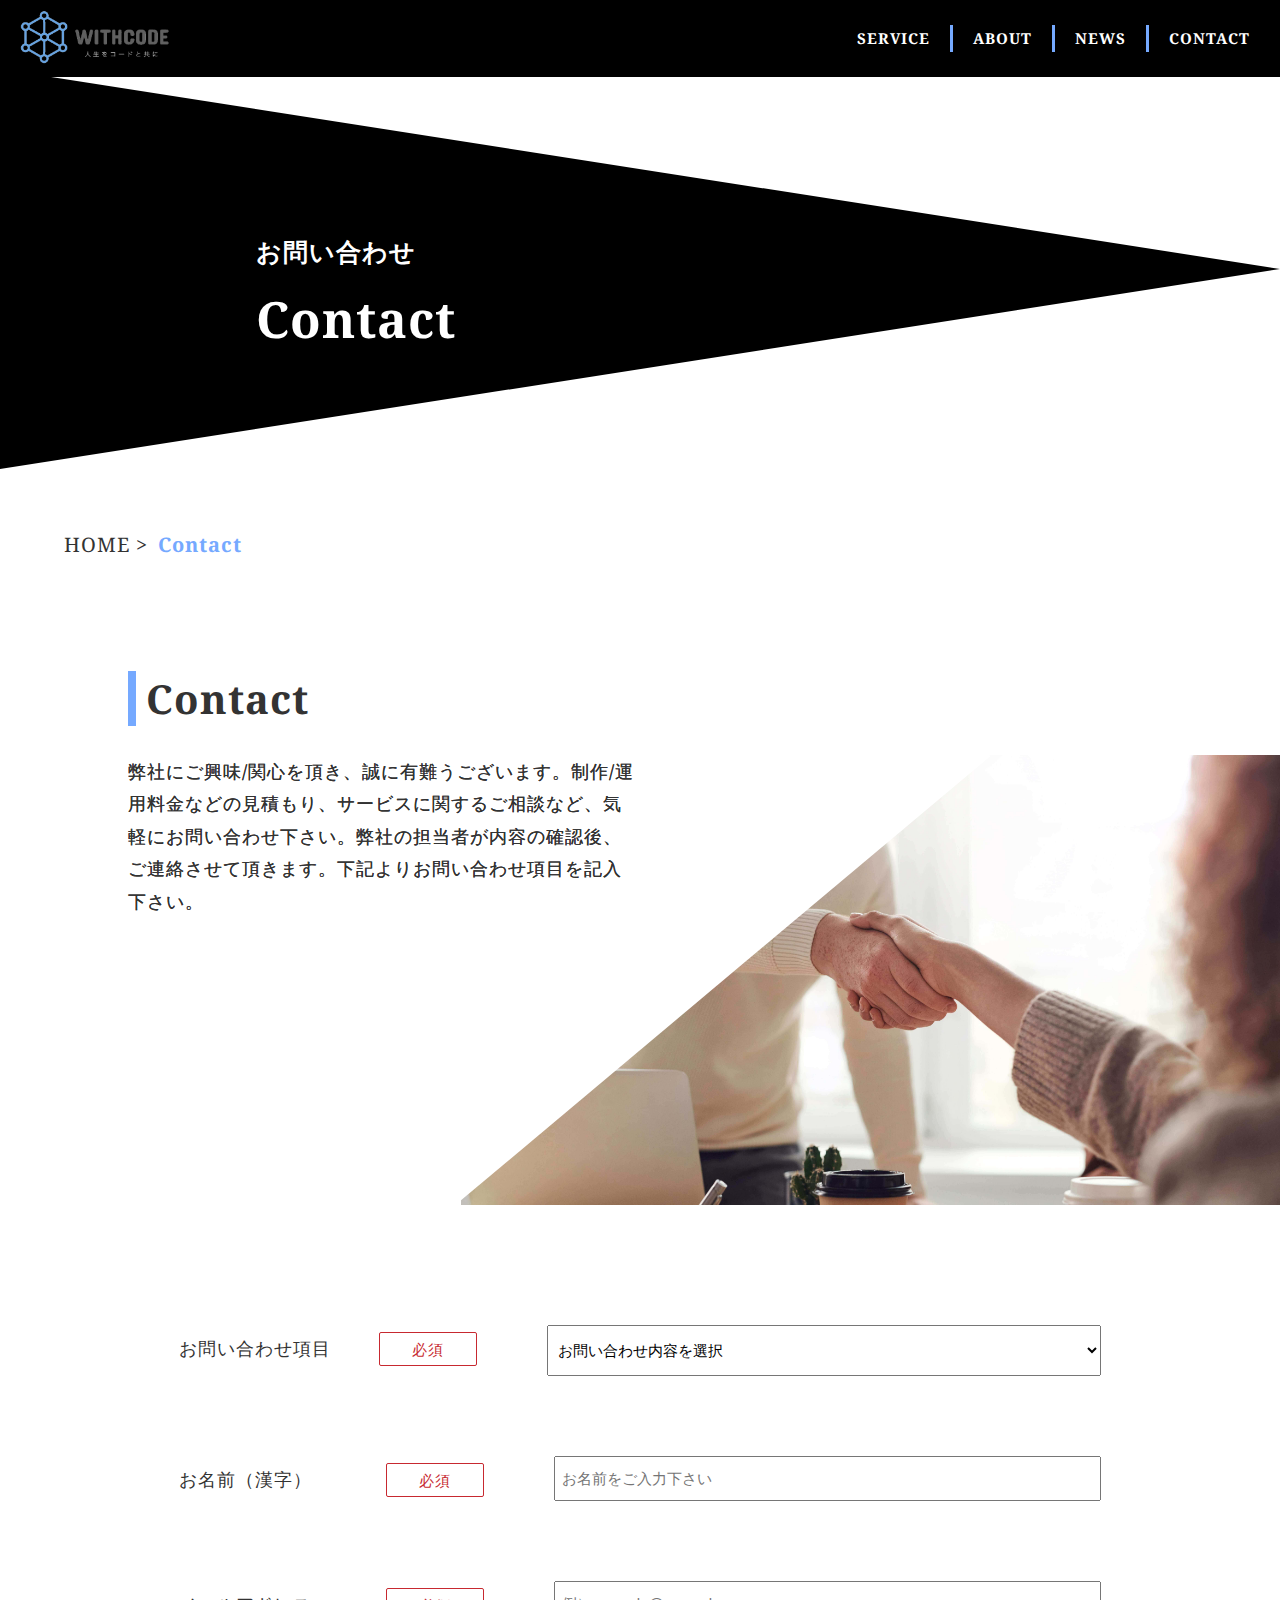
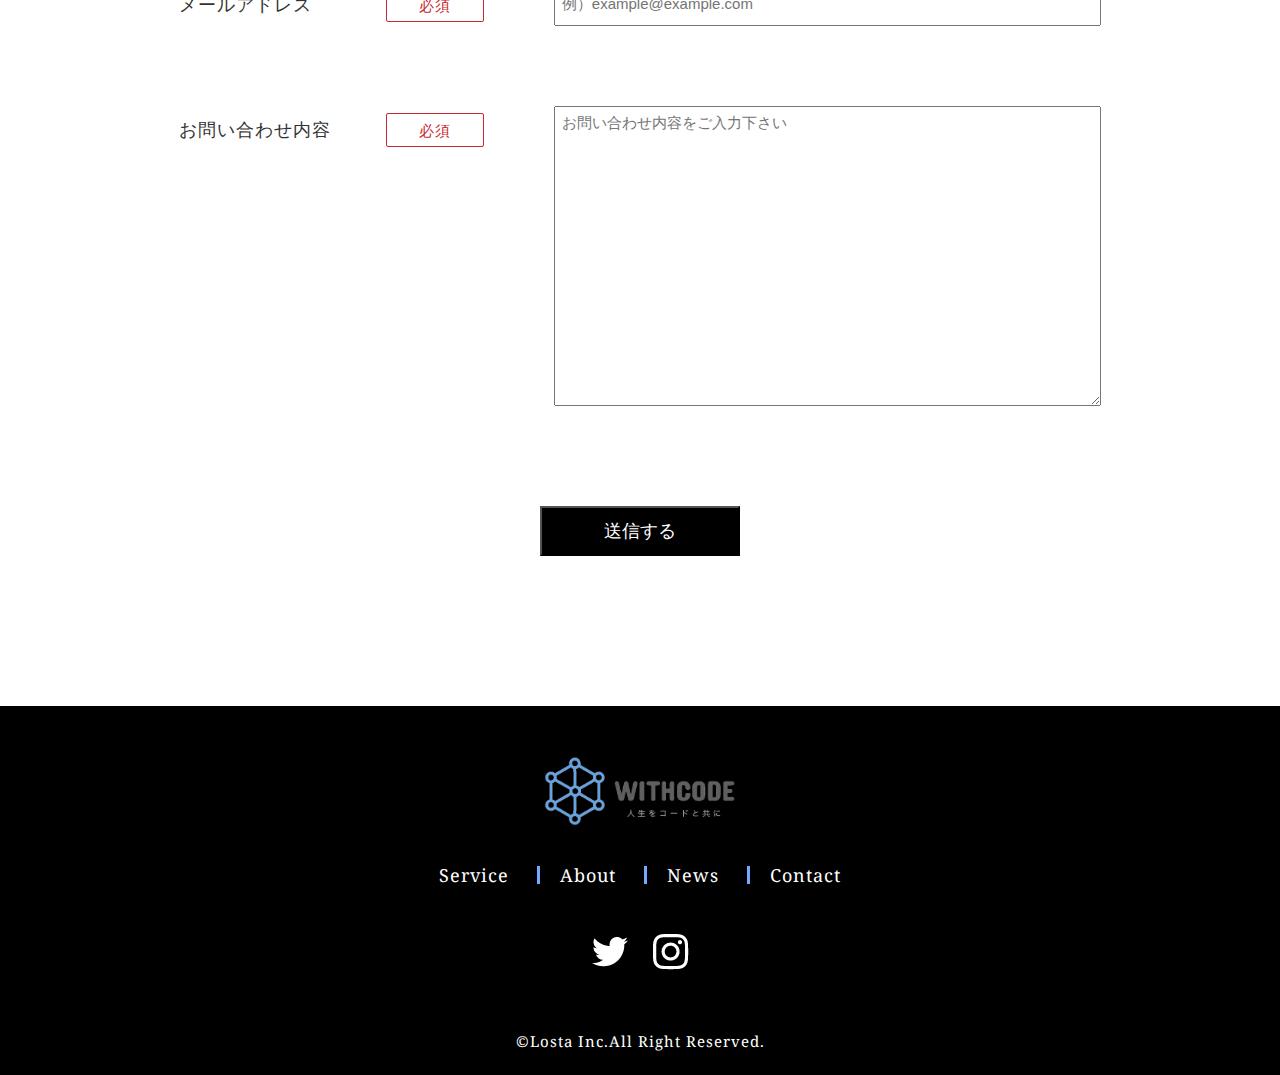
==== html/contact.html @ d7d1b46a "first-commit" ====
<html>
<head>
  <meta charset="UTF-8">
  <title>プログラミング教材「WithCode+」</title>
  <meta name="description" content="「人生をコードと共に」というビジョンを達成するべく、皆さんのプログラミング学習をサポートします。">
  <meta name="keywords" content="IT,プログラミング,コミュニティ">
  <meta name="viewport" content="width=device-width, initial-scale=1.0">
  <meta property="og:title" content="プログラミング教材「WithCode+」">
  <meta property="og:type" content="article">
  <meta property="og:url" content="https://withcode-plus.tech">
  <meta property="og:image" content="img/logo.png">
  <meta property="og:description" content="「人生をコードと共に」というビジョンを達成するべく、皆さんのプログラミング学習をサポートします。">
  <meta property="og:site_name" content="プログラミング教材">
  <link rel="icon" href="../favicon.ico">
  <link rel="apple-touch-icon" sizes="180×180" href="img/logo.png">
  <link rel="stylesheet" type="text/css" href="../css/reset.css">
  <link rel="stylesheet" type="text/css" href="../css/common1.css">
  <link rel="stylesheet" type="text/css" href="../css/common2.css">
  <link rel="stylesheet" type="text/css" href="../css/contact.css">
  <link rel="preconnect" href="https://fonts.gstatic.com">
  <link href="https://fonts.googleapis.com/css2?family=Noto+Serif:ital,wght@0,400;0,700;1,400;1,700&display=swap"
rel="stylesheet">
</head>

<body>
  <header>
    <div class="header_all">
      <a href="../index.html" class="logo">
        <img src="../img/logo.png" alt="ロゴ画像">
      </a>
      <nav class="navbar">
        <ul>
          <li><a href="../index.html" class="respons">TOP</a></li>
          <li><a href="service.html">SERVICE</a></li>
          <li><a href="about.html">ABOUT</a></li>
          <li><a href="news.html">NEWS</a></li>
          <li><a href="contact.html">CONTACT</a></li>
        </ul>
      </nav>
    </div>
    <p class="drawer"></p>
  </header>

  <main>
    <section class="top">
      <div class="top_bg">
        <p class="top_ttl">
          <small>お問い合わせ</small>
          Contact
        </p>
      </div>
    </section>

    <section class="breadcrumb">
      <ul>
        <li>
          <a href="../index.html"><span>HOME</span></a>
        </li>
        <li>
          <a href="service.html"><span class="color">Contact</span></a>
        </li>
      </ul>
    </section>

    <section class="contact">
      <div class="inner">
        <h2 class="section_ttl"><small></small>Contact</h2>
        <div class="contact_item">
          <p class="contact_txt">
            弊社にご興味/関心を頂き、誠に有難うございます。制作/運用料金などの見積もり、サービスに関するご相談など、気軽にお問い合わせ下さい。弊社の担当者が内容の確認後、ご連絡させて頂きます。下記よりお問い合わせ項目を記入下さい。
          </p>
        </div>
        <div class="contact_item">
          <p class="contact_txt">
            弊社にご興味/関心を頂き、誠に有難うございます。制作/運用料金などの見積もり、サービスに関するご相談など、気軽にお問い合わせ下さい。弊社の担当者が内容の確認後、ご連絡させて頂きます。下記よりお問い合わせ項目を記入下さい。
          </p>
        </div>
        <div class="contact_img"></div>
        <form action="mail.php" class="contact_form" id="form" method="POST">
          <div class="contact_box">
            <label for="name" class="contact_form_ttl">お問い合わせ項目</label>
            <select class="contact_form_box1" name="subject" required="required">
              <optgroup value>
                <option class="select_with" value="プルダウンメニューで問い合わせ内容を選択" hidden>お問い合わせ内容を選択</option>
                <option class="select_with" value="サイト制作/運用の見積もり">サイト制作/運用の見積もり</option>
                <option class="select_with" value="システム制作/運用の見積もり">システム開発/運用の見積もり</option>
                <option class="select_with" value="その他">その他</option>
              </optgroup>
            </select>
          </div>
          <div class="contact_box">
            <label for="name" class="contact_form_ttl">お名前（漢字）</label>
            <input type="text" class="contact_form_box2" name="" required="required" placeholder="お名前をご入力下さい">
          </div>
          <div class="contact_box">
            <label for="email" class="contact_form_ttl">メールアドレス</label>
            <input type="email" class="contact_form_box2" name="" required="required" placeholder="例）example@example.com">
          </div>
          <div class="contact_box _area">
            <label for="message" class="contact_form_ttl _ttl">お問い合わせ内容</label>
            <textarea name="message" class="contact_txtarea" id="message" cols="30" rows="10" required="required"
        placeholder="お問い合わせ内容をご入力下さい"></textarea>
          </div>
         <button type="submit" class="contact_btn">送信する</button>
        </form>
      </div>
    </section>
  </main>

  <footer>
    <div class="footer_logo">
      <a href="../index.html">
        <img src="../img/logo.png" alt="ロゴ画像">
      </a>
    </div>
    <ul class="footer_list">
      <li class="footer_item">
        <a href="service.html" class="nav_link">Service</a>
      </li>
      <li class="footer_item">
        <a href="about.html" class="nav_link">About</a>
      </li>
      <li class="footer_item">
        <a href="news.html" class="nav_link">News</a>
      </li>
      <li class="footer_item">
        <a href="contact.html" class="nav_link">Contact</a>
      </li>
    </ul>
    <ul class="footer_sns">
      <li class="sns_icon1">
        <a href="#"><img src="../img/twitter.png" alt="Twitterアイコン"></a>
      </li>
      <li class="sns_icon2">
        <a href="#"><img src="../img/instagram.png" alt="Instagramアイコン"></a>
      </li>
    </ul>
    <small class="footer_txt">©Losta Inc.All Right Reserved.</small>
  </footer>











  <script src="https://ajax.googleapis.com/ajax/libs/jquery/3.5.1/jquery.min.js"></script>
  <script type="text/javascript" src="../js/common.js"></script>
  
</body>
---- css/common1.css ----
@charset "UTF-8";

body {
  font-size: 15px;
  font-family: 'Noto Serif', serif;
  line-height: 1.8;
  letter-spacing: 1px;
  word-break: break-all;
  color: #333;
}

a {
  text-decoration: none;
  color: #333;
}

li {
  list-style: none;
}


header {
  width: 100%;
  display: inline-block;
  background: #000; /* 追加 */
}

header .logo {
  position: absolute;
  padding: 10px 0 0 20px;
  z-index: 2;
}

header .logo img {
  width: 150px; /* 変更 */
  height: auto;
  z-index: 2;
}

header .navbar ul {
  display: flex;
  float: right;
  position: relative;
  margin: 15px 0;
}

header .navbar ul li {
  margin: 10px; /* 変更 */
  padding-right: 20px; /* 追加 */
  border-right: solid 3px #75a9ff; /* 追加 */
}

header .navbar ul li:nth-child(1) {
  border-right: none; /* 追加 */
}

header .navbar ul li:last-child {
  border-right: none; /* 追加 */
}

header .navbar ul li a {
  color: #fff;
  font-weight: 700; /* 追加 */
  font-size: 15px;
}

header .navbar ul li a:hover {
  color: #75a9ff;
}

header .respons {
  visibility: hidden; /* 追加 */
  width: 0; /* 追加 */
  height: 0; /* 追加 */
}

header .drawer {
  visibility: hidden;
}

.inner {
  max-width: 80%;
  margin: 0 auto;
  position: relative;
}

.intro {
  width: 40%;
}

.section_ttl {
  margin-bottom: 20px;
  font-size: 40px;
}

.section_ttl small {
  border-left: solid 8px #75a9ff;
  padding-right: 10px;
}

.intro_txt {
  font-size: 18px;
}


footer {
  padding: 50px 0 20px;
  background: #000;
  color: #fff;
}

.footer_logo {
  width: 15%;
  height: auto;
  margin: 0 auto;
  margin-bottom: 40px;
}

.footer_logo img {
  width: 100%;
}

.footer_list {
  display: flex;
  justify-content: center;
  margin-bottom: 50px;
}


.footer_list {
  display: flex;
  justify-content: center;
  margin-bottom: 50px;
}

.footer_item {
  padding-right: 28px;
  margin-right: 20px;
  border-right: solid 3px #75a9ff;
  font-size: 18px;
  line-height: 1;
}

.footer_item a {
  color: #fff;
}

.footer_item a:hover {
  color: #75a9ff;
}

.footer_item:last-child {
  padding-right: 0;
  margin-right: 0;
  border-right: none;
}

.footer_sns {
  margin-bottom: 50px;
  display: flex;
  justify-content: center;
  align-items: center;
}

.footer_sns .sns_icon1 {
  margin-right: 25px;
}

.footer_sns .sns_icon1,
.sns_icon2 {
  .footer_list {
    display: flex;
    justify-content: center;
    margin-bottom: 50px;
  }
  
  .footer_item {
    padding-right: 28px;
    margin-right: 20px;
    border-right: solid 3px #75a9ff;
    font-size: 18px;
    line-height: 1;
  }
  
  .footer_item a {
    color: #fff;
  }
  
  .footer_item a:hover {
    color: #75a9ff;
  }
  
  .footer_item:last-child {
    padding-right: 0;
    margin-right: 0;
    border-right: none;
  }
  
  .footer_sns {
    margin-bottom: 50px;
    display: flex;
    justify-content: center;
    align-items: center;
  }
  
  .footer_sns .sns_icon1 {
    margin-right: 25px;
  }
  
  .footer_sns .sns_icon1,
  .sns_icon2 {
    -webkit-transition: 0.2s;
    transition: 0.2s;
  }
  
  .footer_sns .sns_icon1:hover,
  .sns_icon2:hover {
    -webkit-transition: 0.2s;
    transition: 0.2s;
    -webkit-transform: translateY(-5px);
    transform: translateY(-5px);
  }
  
  .footer_txt {
    display: block;
    text-align: center;
    font-size: 15px;
  }
  -webkit-transition: 0.2s;
  transition: 0.2s;
}

.footer_sns .sns_icon1:hover,
.sns_icon2:hover {
  -webkit-transition: 0.2s;
  transition: 0.2s;
  -webkit-transform: translateY(-5px);
  transform: translateY(-5px);
}

.footer_txt {
  display: block;
  text-align: center;
  font-size: 15px;
}

@media screen and (max-width: 768px) {
  .inner {
    max-width: 95%;
  }

}

@media screen and (max-width: 480px) {
  .inner {
    max-width: 95%;
  }

  header {
    display: block;
  }
  
  header .logo {
    padding: 5px 0 0 5px;
  }

  .footer_logo {
    width: 40%;
  }
  
  .footer_item {
    padding-right: 7px;
    margin-right: 7px;
  }

  header .drawer {
    visibility: visible;
    width: 24px;
    right: 10px;
    top: 10px;
    position: absolute;
    border-top: solid 4px #aaaaaa;
    cursor: pointer;
    z-index: 100;
  }
  
  header .drawer::before,
  header .drawer::after {
    content: "";
    display: block;
    width: 24px;
    background: #aaaaaa;
    height: 4px;
    position: absolute;
    right: 0;
    -webkit-transition: all 0.5s;
    transition: all 0.5s;
  }
  
  header .drawer::before {
    top: 6px;
  }
  
  header .drawer::after {
    top: 15px;
  }

  header .navbar {
    position: absolute;
    width: 100%;
    height: 100%;
    display: none;
    top: 0;
    left: 0;
    z-index: 3;
    background: #000;
  }
  
  header .navbar ul {
    display: block;
    text-align: center;
    float: none;
    top: 20%;
  }
  
  header .navbar ul li {
    width: 40%;
    margin: 0 auto 20px;
    padding-right: 0;
    border-right: none;
    border-bottom: solid 3px #75a9ff;
  }
  
  header .navbar ul li a {
    font-size: 20px;
    line-height: 2;
  }

  header .respons {
    visibility: visible;
  
  }

  body.nav-open header .drawer {
    border-top: 0;
  }
  
  body.nav-open header .drawer::before {
    top: 9px;
    transform: rotate(-45deg);
  }
  
  body.nav-open header .drawer::after {
    top: 9px;
    transform: rotate(45deg);
  }





}
---- css/common2.css ----
.top {
  width: 100%;
  height: 400px;
  margin-bottom: 50px;
  position: relative;
  bottom: 8px;
}

.top_bg {
  width: 100%;
  height: 100%;
  background-color: #000;
  -webkit-clip-path: polygon(0% 0%, 0% 100%, 100% 50%);
  clip-path: polygon(0% 0%, 0% 100%, 100% 50%);
}

.top_ttl {
  position: absolute;
  left: 20%;
  top: 40%;
  color: #fff;
  z-index: 2;
  font-size: 50px;
  font-weight: 700;
}

.top_ttl small {
  display: block;
  font-size: 25px;
}

.breadcrumb {
  max-width: 90%;
  margin: 0 auto;
}

.breadcrumb ul {
  display: flex;
  margin-bottom: 100px;
}

.breadcrumb li {
  font-size: 20px;
}

.breadcrumb li::after {
  content: ">";
  padding-right: 10px;
  font-size: 20px;
}

.breadcrumb li:last-child::after {
  content: "";
}

.color {
  color: #75a9ff;
  font-weight: 700;
}
---- css/contact.css ----
.contact_item {
  display: flex;
  position: absolute;
  width: 50%;
}

.contact_txt {
  line-height: 1.8;
  font-size: 18px;
  z-index: 5;
}

.contact_img {
  background: url(../img/contact.png) no-repeat center;
  background-size: cover;
  width: 80%;
  height: 450px;
  position: relative;
  left: 32.5%;
  z-index: -1;
  margin-bottom: 120px;
  overflow: hidden;
}

.contact_img::before {
  position: absolute;
  content: "";
  width: 380px;
  height: 760px;
  background: #fff;
  z-index: 0;
  -webkit-transform: rotate(50deg);
  transform: rotate(50deg);
  left: -9%;
  top: -280px;
}

.contact_form {
  width: 90%;
  margin: 0 auto;
}

.contact_box {
  display: flex;
  margin-bottom: 80px;
}

.contact_form_box1 {
  height: 51px;
  width: 69%;
  padding-left: 6px;
  font-size: 15px;
}

.contact_form_box2 {
  height: 45px;
  width: 67%;
  padding-left: 6px;
  font-size: 15px;
}

.contact_box._area {
  margin-bottom: 0;
}

.contact_form_ttl {
  width: 46%;
  height: 100%;
  font-size: 18px;
  line-height: 1.5;
  position: relative;
  margin-top: 10px;
}

.contact_form_ttl::after {
  content: "必須";
  position: absolute;
  right: 70px;
  top: 50%;
  -webkit-transform: translateY(-50%);
  transform: translateY(-50%);
  text-align: center;
  width: 96px;
  line-height: 32px;
  font-size: 15px;
  color: #c72930;
  border: 1px solid #c72930;
  border-radius: 2px;
}

.contact_txtarea {
  width: 67%;
  height: 300px;
  margin-bottom: 100px;
  font-size: 15px;
  padding: 7px;
}

.contact_btn {
  width: 200px;
  height: 50px;
  margin: 0 auto 150px;
  font-size: 18px;
  display: block;
  color: #fff;
  background: #000;
  -webkit-transition: 0.4s;
  transition: 0.4s;
  cursor: pointer;
}

.contact_btn:hover {
  color: #000;
  background: #fff;
  -webkit-transition: 0.4s;
  transition: 0.4s;
}

@media screen and (max-width: 768px) {
  .contact_img {
    width: 70%;
    bottom: 200px;
    margin-bottom: 0;
    }
    
    .contact_form_box {
    width: 320px;
    }
    
    .contact_txtarea {
    width: 320px;
    }

    .contact_form_ttl::after {
      position: relative;
      left: 10px;
      top: 0;
    }

}

@media screen and (max-width: 480px) {
  .contact_img {
    background-image: none;
    height: 0;
  }
  
  .contact_item {
    width: 100%;
    display: block;
    position: relative;
    margin-bottom: 50px;
  }
  
  .contact_box {
    display: block;
  }
  
  .contact_form_ttl::after {
    position: relative;
    left: 10px;
    top: 0;
  }
  
  .contact_form_box {
    width: 90%;
    height: 35px;
  }
  
  .contact_txtarea {
    width: 90%;
  }


}
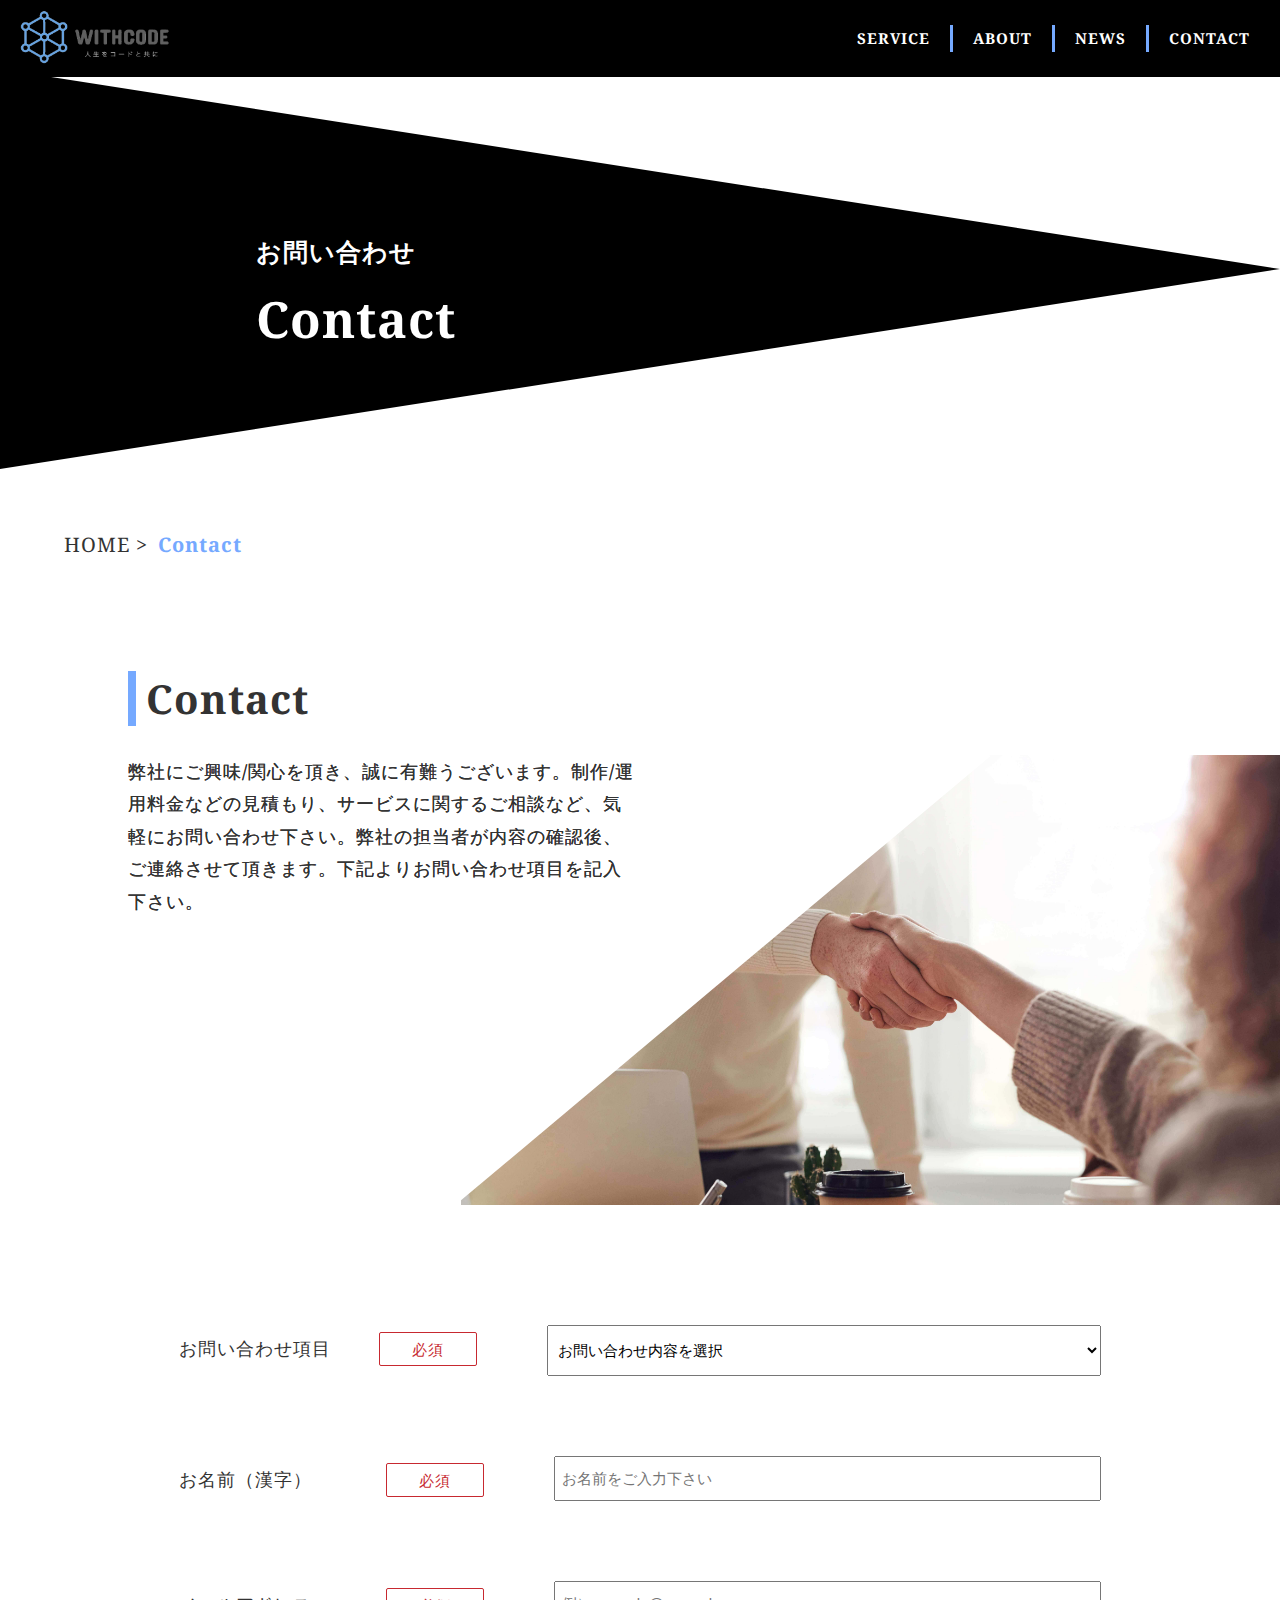
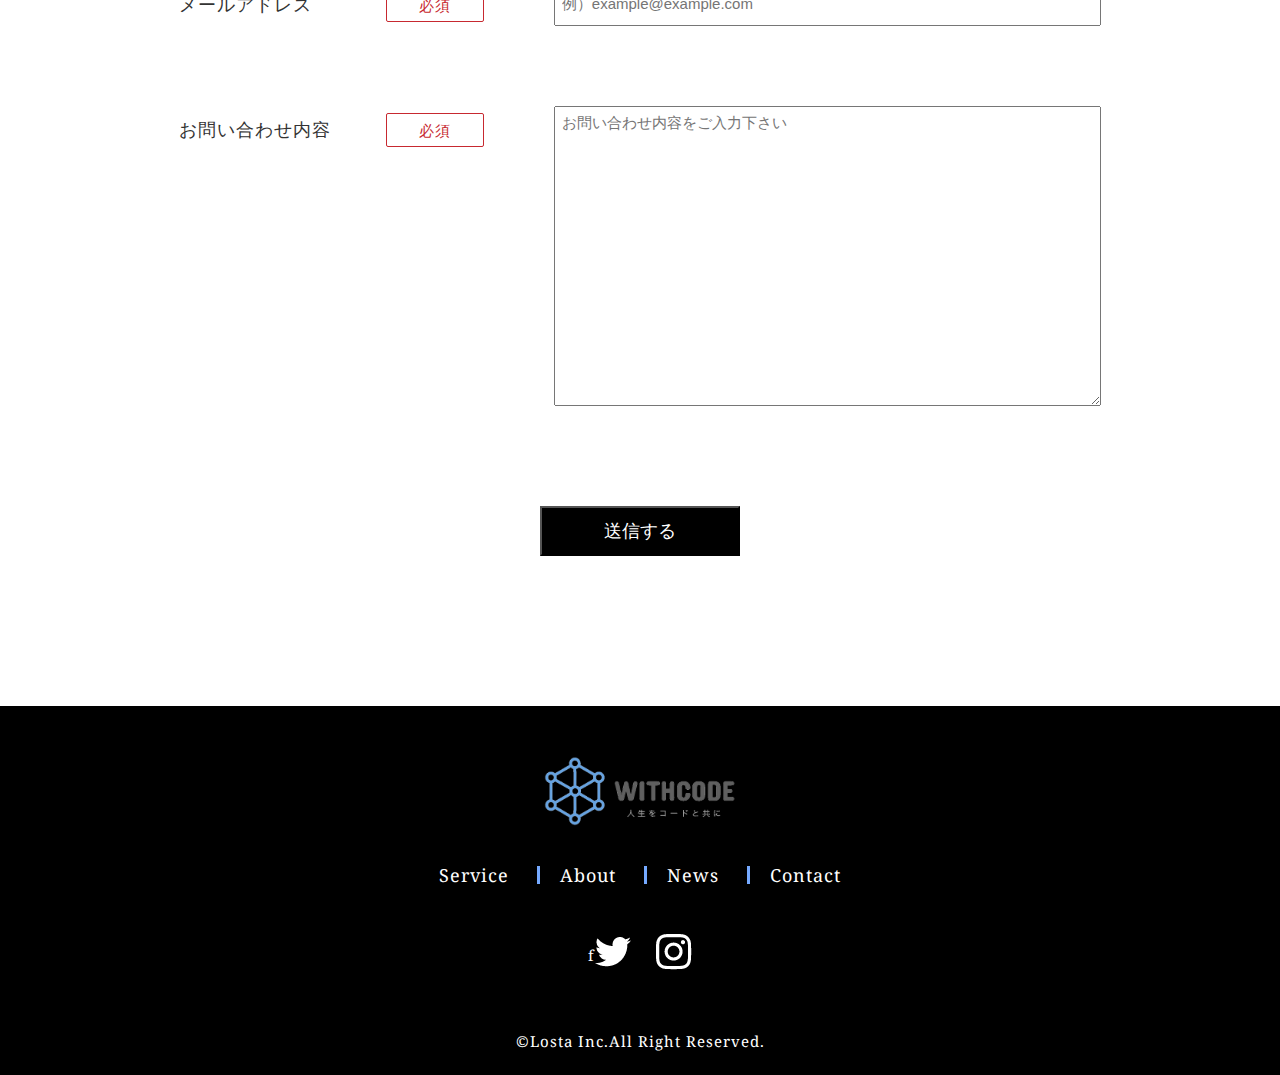
==== commit 82fa74ed: "2ndジ" ====
--- a/html/contact.html
+++ b/html/contact.html
@@ -76,7 +76,7 @@
           </p>
         </div>
         <div class="contact_img"></div>
-        <form action="mail.php" class="contact_form" id="form" method="POST">
+        <form action="../mail.php" class="contact_form" id="form" method="POST">
           <div class="contact_box">
             <label for="name" class="contact_form_ttl">お問い合わせ項目</label>
             <select class="contact_form_box1" name="subject" required="required">
@@ -128,7 +128,7 @@
       </li>
     </ul>
     <ul class="footer_sns">
-      <li class="sns_icon1">
+f      <li class="sns_icon1">
         <a href="#"><img src="../img/twitter.png" alt="Twitterアイコン"></a>
       </li>
       <li class="sns_icon2">
